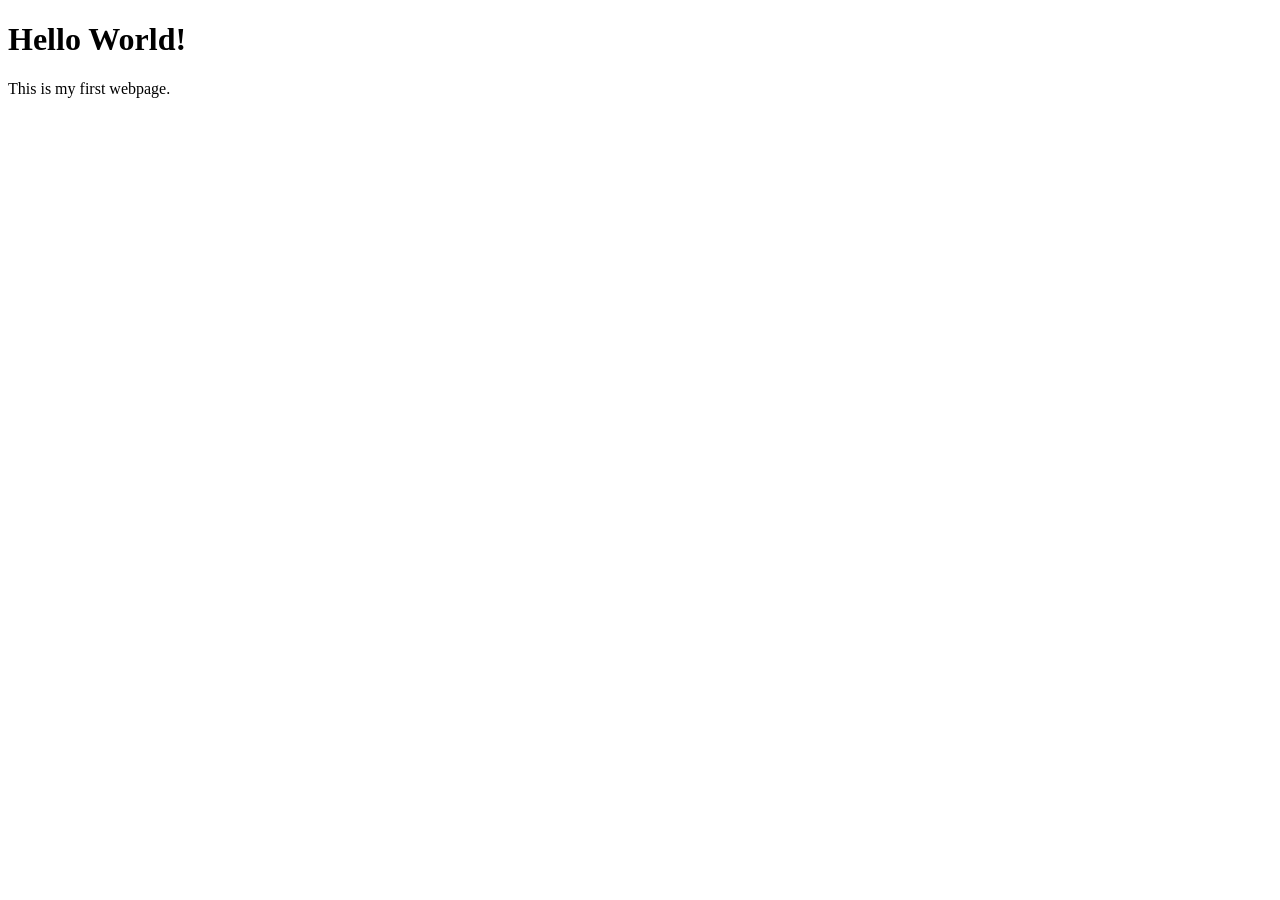
==== index.html @ 5d4dd6c3 "Hello" ====
<!DOCTYPE html>
<html>
<head>
    <meta charset="utf-8">
    <meta name="viewport" content="width=device-width, initial-scale=1.0">
    <title>Page Title</title>
</head>
<body>
    <!-- Visible content goes here -->
    <h1>Hello World!</h1>
    <p>This is my first webpage.</p>
</body>
</html>
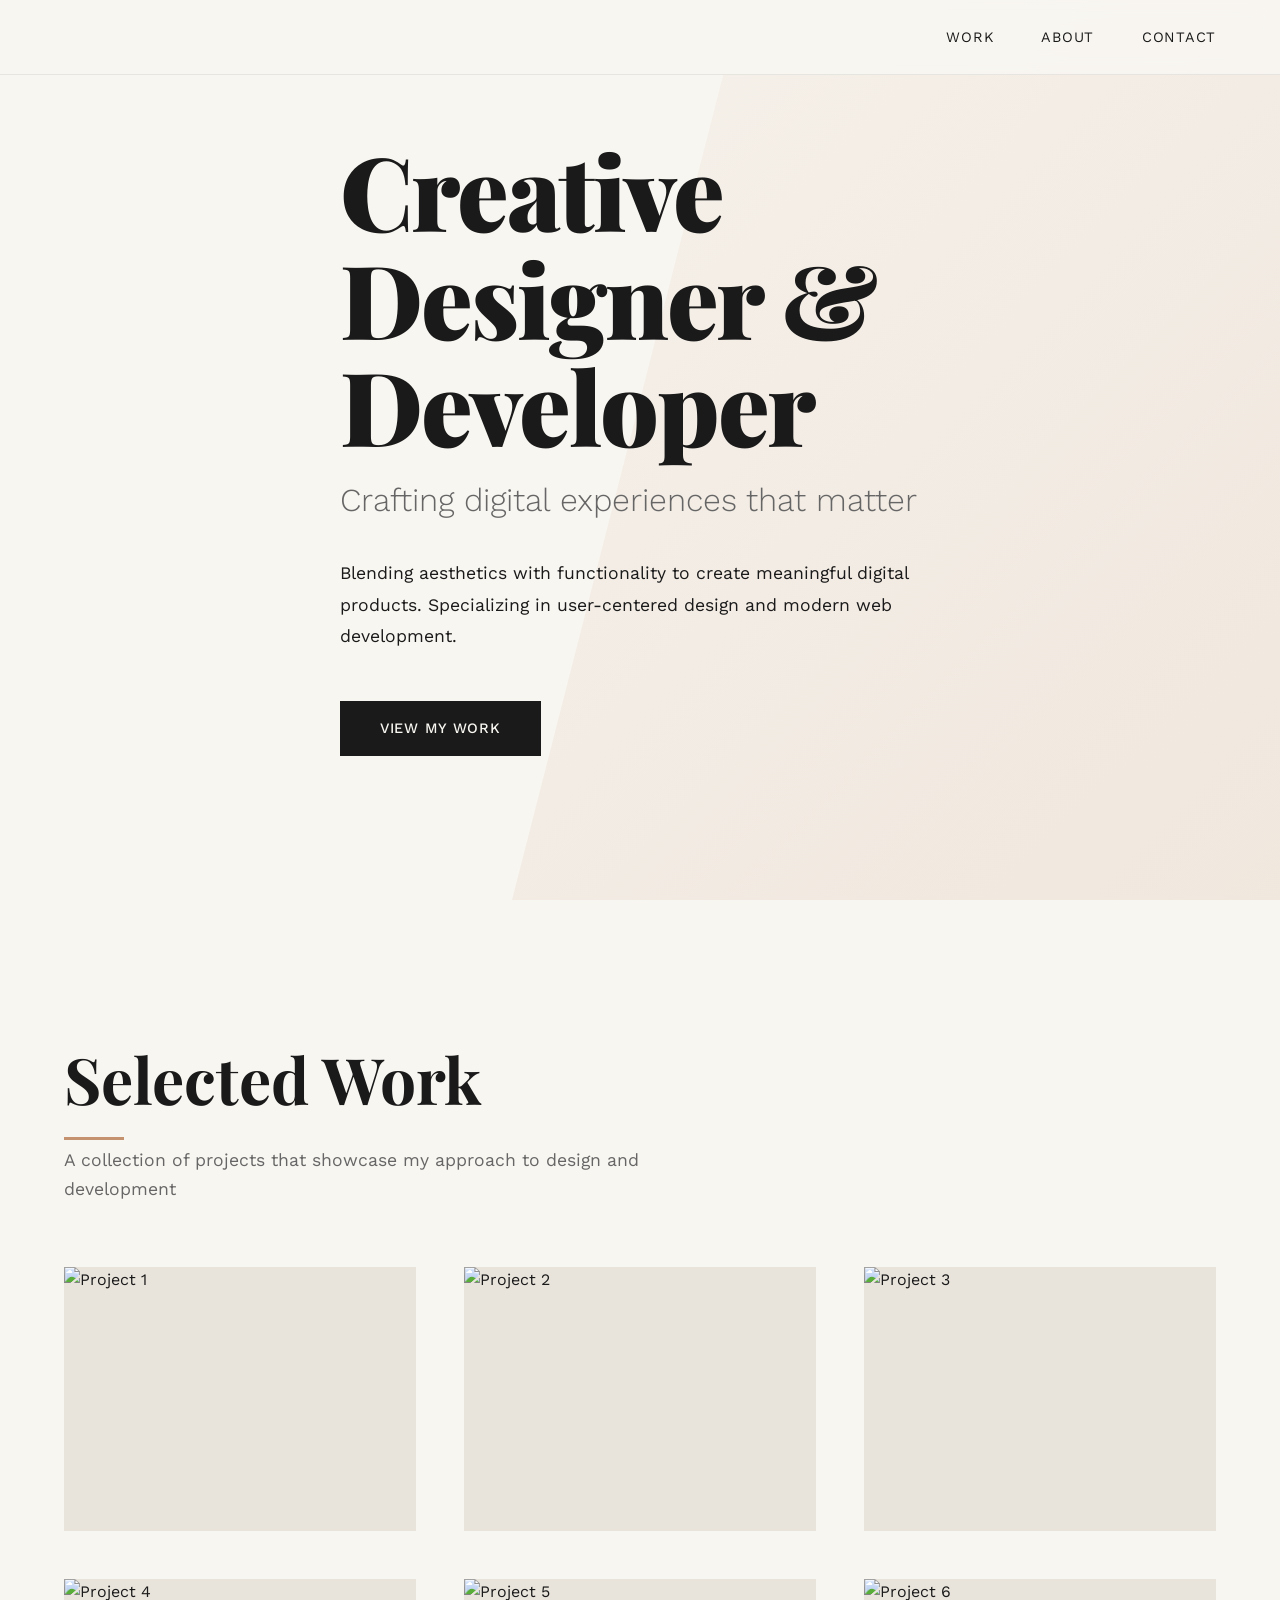
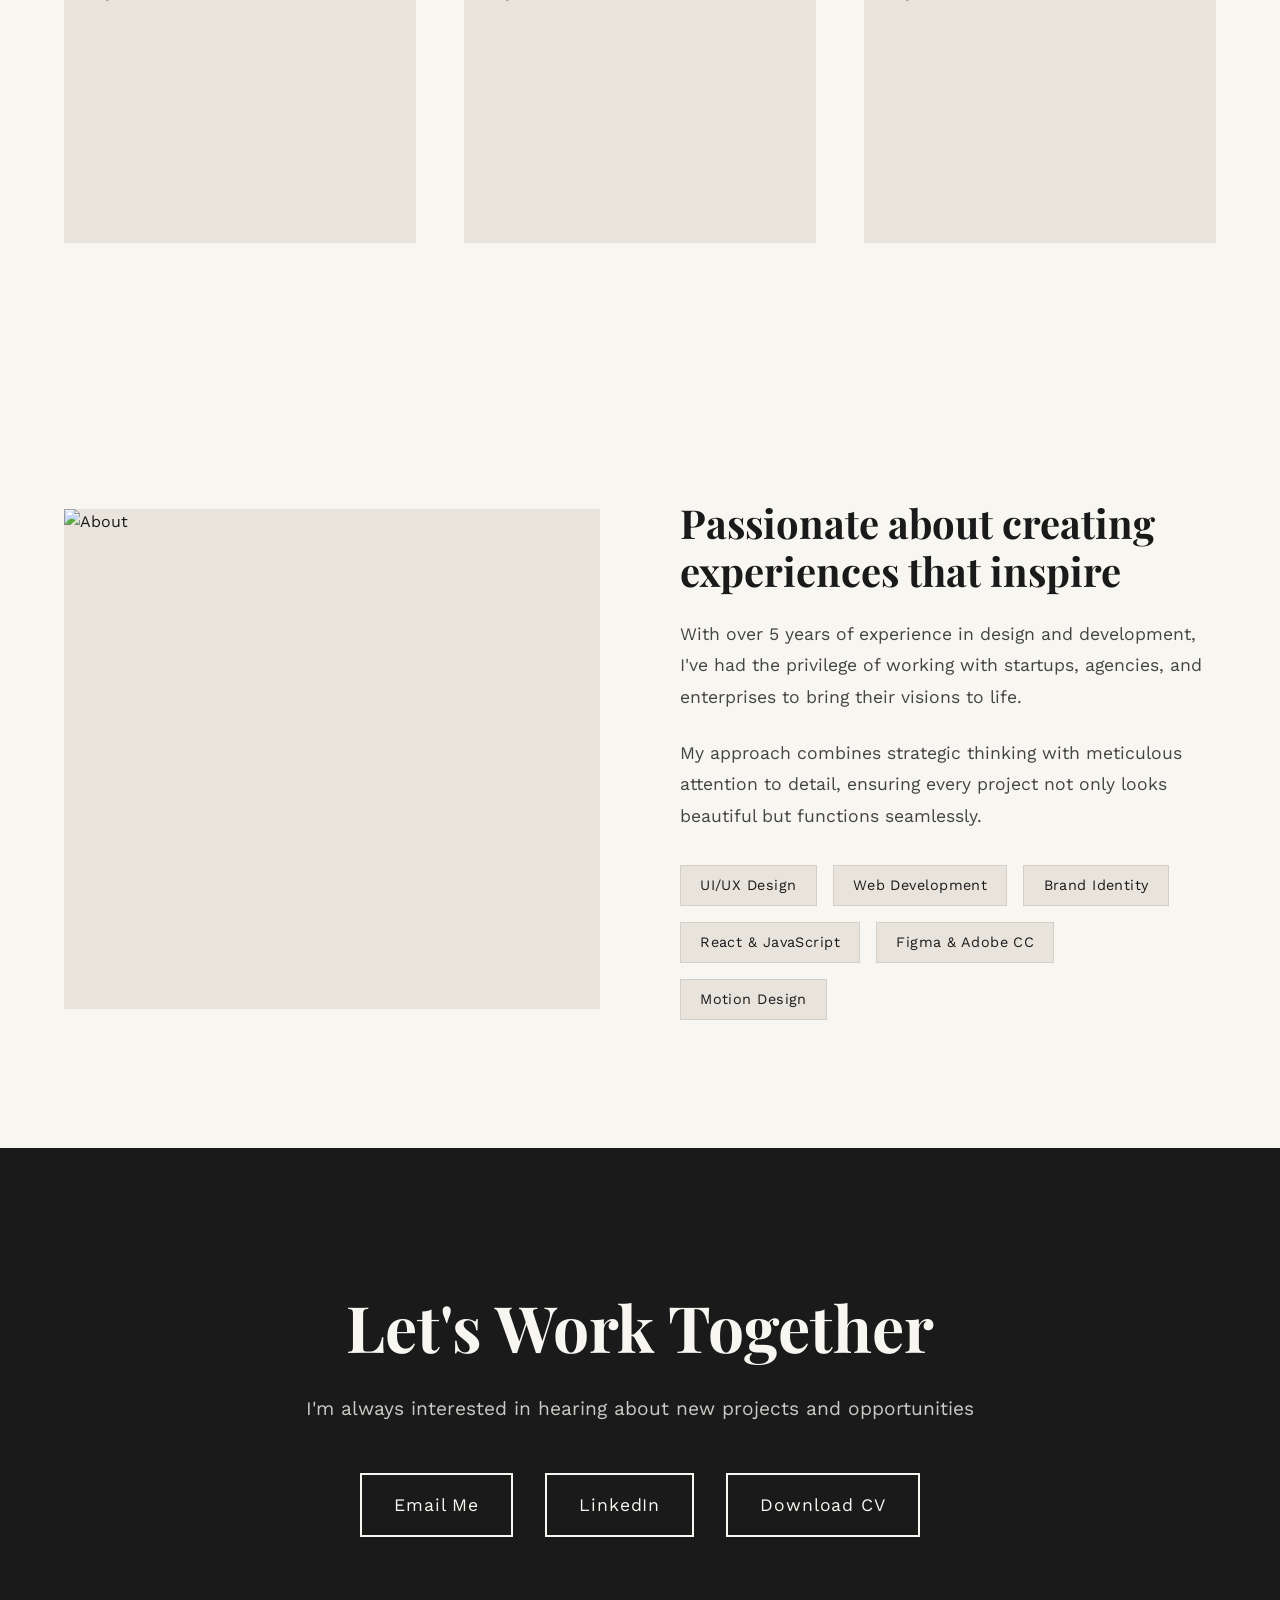
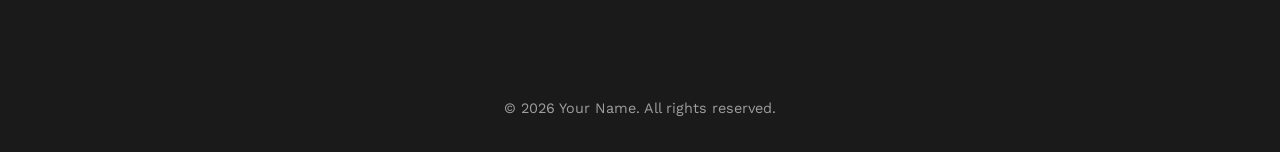
==== commit f20d56c2: "add" ====
--- a/index.html
+++ b/index.html
@@ -1,13 +1,559 @@
 <!DOCTYPE html>
-<html>
+<html lang="en">
 <head>
-    <meta charset="utf-8">
+    <meta charset="UTF-8">
     <meta name="viewport" content="width=device-width, initial-scale=1.0">
-    <title>Page Title</title>
+    <title>Portfolio</title>
+    <link rel="preconnect" href="https://fonts.googleapis.com">
+    <link rel="preconnect" href="https://fonts.gstatic.com" crossorigin>
+    <link href="https://fonts.googleapis.com/css2?family=Playfair+Display:wght@400;700;900&family=Work+Sans:wght@300;400;500&display=swap" rel="stylesheet">
+    <style>
+        :root {
+            --color-ink: #1a1a1a;
+            --color-cream: #f8f6f1;
+            --color-accent: #c4926f;
+            --color-soft: #e8e4dc;
+            --font-display: 'Playfair Display', serif;
+            --font-body: 'Work Sans', sans-serif;
+        }
+
+        * {
+            margin: 0;
+            padding: 0;
+            box-sizing: border-box;
+        }
+
+        body {
+            font-family: var(--font-body);
+            background-color: var(--color-cream);
+            color: var(--color-ink);
+            line-height: 1.6;
+            overflow-x: hidden;
+        }
+
+        /* Navigation */
+        nav {
+            position: fixed;
+            top: 0;
+            width: 100%;
+            background: rgba(248, 246, 241, 0.95);
+            backdrop-filter: blur(10px);
+            z-index: 1000;
+            padding: 1.5rem 5%;
+            border-bottom: 1px solid rgba(26, 26, 26, 0.08);
+            animation: slideDown 0.6s ease-out;
+        }
+
+        @keyframes slideDown {
+            from {
+                transform: translateY(-100%);
+                opacity: 0;
+            }
+            to {
+                transform: translateY(0);
+                opacity: 1;
+            }
+        }
+
+        nav ul {
+            list-style: none;
+            display: flex;
+            justify-content: flex-end;
+            gap: 3rem;
+        }
+
+        nav a {
+            text-decoration: none;
+            color: var(--color-ink);
+            font-weight: 400;
+            font-size: 0.9rem;
+            letter-spacing: 0.05em;
+            text-transform: uppercase;
+            position: relative;
+            transition: color 0.3s ease;
+        }
+
+        nav a::after {
+            content: '';
+            position: absolute;
+            bottom: -5px;
+            left: 0;
+            width: 0;
+            height: 1px;
+            background: var(--color-accent);
+            transition: width 0.4s cubic-bezier(0.4, 0, 0.2, 1);
+        }
+
+        nav a:hover::after {
+            width: 100%;
+        }
+
+        nav a:hover {
+            color: var(--color-accent);
+        }
+
+        /* Hero Section */
+        .hero {
+            min-height: 100vh;
+            display: flex;
+            align-items: center;
+            justify-content: center;
+            padding: 0 5%;
+            position: relative;
+            overflow: hidden;
+        }
+
+        .hero::before {
+            content: '';
+            position: absolute;
+            top: 0;
+            right: 0;
+            width: 60%;
+            height: 100%;
+            background: linear-gradient(135deg, rgba(196, 146, 111, 0.05) 0%, rgba(196, 146, 111, 0.15) 100%);
+            clip-path: polygon(30% 0, 100% 0, 100% 100%, 0 100%);
+            z-index: 0;
+        }
+
+        .hero-content {
+            max-width: 1200px;
+            position: relative;
+            z-index: 1;
+            animation: fadeInUp 1s ease-out;
+        }
+
+        @keyframes fadeInUp {
+            from {
+                opacity: 0;
+                transform: translateY(40px);
+            }
+            to {
+                opacity: 1;
+                transform: translateY(0);
+            }
+        }
+
+        .hero h1 {
+            font-family: var(--font-display);
+            font-size: clamp(3rem, 8vw, 7rem);
+            font-weight: 900;
+            line-height: 1.05;
+            margin-bottom: 1rem;
+            letter-spacing: -0.02em;
+        }
+
+        .hero .subtitle {
+            font-size: clamp(1.2rem, 2.5vw, 2rem);
+            font-weight: 300;
+            color: #666;
+            margin-bottom: 2rem;
+            animation: fadeInUp 1s ease-out 0.2s both;
+        }
+
+        .hero .intro {
+            max-width: 600px;
+            font-size: 1.1rem;
+            line-height: 1.8;
+            margin-bottom: 3rem;
+            animation: fadeInUp 1s ease-out 0.4s both;
+        }
+
+        .cta-button {
+            display: inline-block;
+            padding: 1rem 2.5rem;
+            background: var(--color-ink);
+            color: var(--color-cream);
+            text-decoration: none;
+            font-weight: 500;
+            letter-spacing: 0.05em;
+            text-transform: uppercase;
+            font-size: 0.9rem;
+            transition: all 0.4s cubic-bezier(0.4, 0, 0.2, 1);
+            position: relative;
+            overflow: hidden;
+            animation: fadeInUp 1s ease-out 0.6s both;
+        }
+
+        .cta-button::before {
+            content: '';
+            position: absolute;
+            top: 0;
+            left: -100%;
+            width: 100%;
+            height: 100%;
+            background: var(--color-accent);
+            transition: left 0.4s cubic-bezier(0.4, 0, 0.2, 1);
+            z-index: -1;
+        }
+
+        .cta-button:hover::before {
+            left: 0;
+        }
+
+        .cta-button:hover {
+            transform: translateY(-2px);
+            box-shadow: 0 10px 30px rgba(0, 0, 0, 0.15);
+        }
+
+        /* Section Base */
+        section {
+            padding: 8rem 5%;
+            max-width: 1400px;
+            margin: 0 auto;
+        }
+
+        .section-title {
+            font-family: var(--font-display);
+            font-size: clamp(2.5rem, 5vw, 4rem);
+            font-weight: 700;
+            margin-bottom: 1rem;
+            position: relative;
+            display: inline-block;
+        }
+
+        .section-title::after {
+            content: '';
+            position: absolute;
+            bottom: -10px;
+            left: 0;
+            width: 60px;
+            height: 3px;
+            background: var(--color-accent);
+        }
+
+        .section-subtitle {
+            font-size: 1.1rem;
+            color: #666;
+            margin-bottom: 4rem;
+            max-width: 600px;
+        }
+
+        /* Work Grid */
+        .work-grid {
+            display: grid;
+            grid-template-columns: repeat(auto-fit, minmax(350px, 1fr));
+            gap: 3rem;
+            margin-top: 4rem;
+        }
+
+        .work-item {
+            position: relative;
+            overflow: hidden;
+            cursor: pointer;
+            aspect-ratio: 4/3;
+            background: var(--color-soft);
+            transition: transform 0.5s cubic-bezier(0.4, 0, 0.2, 1);
+        }
+
+        .work-item:hover {
+            transform: translateY(-10px);
+        }
+
+        .work-item-image {
+            width: 100%;
+            height: 100%;
+            object-fit: cover;
+            transition: transform 0.5s cubic-bezier(0.4, 0, 0.2, 1);
+        }
+
+        .work-item:hover .work-item-image {
+            transform: scale(1.05);
+        }
+
+        .work-item-overlay {
+            position: absolute;
+            bottom: 0;
+            left: 0;
+            right: 0;
+            background: linear-gradient(to top, rgba(26, 26, 26, 0.9) 0%, transparent 100%);
+            padding: 2rem;
+            transform: translateY(10px);
+            opacity: 0;
+            transition: all 0.4s cubic-bezier(0.4, 0, 0.2, 1);
+        }
+
+        .work-item:hover .work-item-overlay {
+            transform: translateY(0);
+            opacity: 1;
+        }
+
+        .work-item h3 {
+            font-family: var(--font-display);
+            font-size: 1.8rem;
+            color: var(--color-cream);
+            margin-bottom: 0.5rem;
+        }
+
+        .work-item p {
+            color: rgba(248, 246, 241, 0.8);
+            font-size: 0.95rem;
+        }
+
+        /* About Section */
+        .about-content {
+            display: grid;
+            grid-template-columns: 1fr 1fr;
+            gap: 5rem;
+            align-items: center;
+        }
+
+        .about-image {
+            width: 100%;
+            height: 500px;
+            background: var(--color-soft);
+            position: relative;
+            overflow: hidden;
+        }
+
+        .about-image img {
+            width: 100%;
+            height: 100%;
+            object-fit: cover;
+        }
+
+        .about-text h2 {
+            font-family: var(--font-display);
+            font-size: 2.5rem;
+            margin-bottom: 1.5rem;
+            line-height: 1.2;
+        }
+
+        .about-text p {
+            font-size: 1.1rem;
+            line-height: 1.8;
+            margin-bottom: 1.5rem;
+            color: #444;
+        }
+
+        .skills {
+            margin-top: 2rem;
+            display: flex;
+            flex-wrap: wrap;
+            gap: 1rem;
+        }
+
+        .skill-tag {
+            padding: 0.5rem 1.2rem;
+            background: var(--color-soft);
+            border: 1px solid rgba(26, 26, 26, 0.1);
+            font-size: 0.9rem;
+            letter-spacing: 0.03em;
+            transition: all 0.3s ease;
+        }
+
+        .skill-tag:hover {
+            background: var(--color-accent);
+            color: white;
+            border-color: var(--color-accent);
+        }
+
+        /* Contact Section */
+        .contact {
+            background: var(--color-ink);
+            color: var(--color-cream);
+            padding: 8rem 5%;
+            margin: 0 -5%;
+        }
+
+        .contact-content {
+            max-width: 1400px;
+            margin: 0 auto;
+            text-align: center;
+        }
+
+        .contact h2 {
+            font-family: var(--font-display);
+            font-size: clamp(2.5rem, 5vw, 4rem);
+            margin-bottom: 1rem;
+        }
+
+        .contact p {
+            font-size: 1.2rem;
+            margin-bottom: 3rem;
+            color: rgba(248, 246, 241, 0.8);
+        }
+
+        .contact-links {
+            display: flex;
+            justify-content: center;
+            gap: 2rem;
+            flex-wrap: wrap;
+            margin-top: 3rem;
+        }
+
+        .contact-link {
+            color: var(--color-cream);
+            text-decoration: none;
+            font-size: 1.1rem;
+            padding: 1rem 2rem;
+            border: 2px solid var(--color-cream);
+            transition: all 0.3s ease;
+            letter-spacing: 0.05em;
+        }
+
+        .contact-link:hover {
+            background: var(--color-cream);
+            color: var(--color-ink);
+        }
+
+        /* Footer */
+        footer {
+            background: var(--color-ink);
+            color: rgba(248, 246, 241, 0.6);
+            text-align: center;
+            padding: 2rem 5%;
+            font-size: 0.9rem;
+        }
+
+        /* Responsive */
+        @media (max-width: 968px) {
+            nav ul {
+                gap: 1.5rem;
+            }
+
+            .about-content {
+                grid-template-columns: 1fr;
+                gap: 3rem;
+            }
+
+            .work-grid {
+                grid-template-columns: 1fr;
+            }
+
+            section {
+                padding: 5rem 5%;
+            }
+        }
+
+        @media (max-width: 640px) {
+            nav ul {
+                justify-content: center;
+                gap: 1rem;
+            }
+
+            nav a {
+                font-size: 0.8rem;
+            }
+        }
+    </style>
 </head>
 <body>
-    <!-- Visible content goes here -->
-    <h1>Hello World!</h1>
-    <p>This is my first webpage.</p>
+    <nav>
+        <ul>
+            <li><a href="#work">Work</a></li>
+            <li><a href="#about">About</a></li>
+            <li><a href="#contact">Contact</a></li>
+        </ul>
+    </nav>
+
+    <section class="hero">
+        <div class="hero-content">
+            <h1>Creative<br>Designer &<br>Developer</h1>
+            <p class="subtitle">Crafting digital experiences that matter</p>
+            <p class="intro">
+                Blending aesthetics with functionality to create meaningful digital products. 
+                Specializing in user-centered design and modern web development.
+            </p>
+            <a href="#work" class="cta-button">View My Work</a>
+        </div>
+    </section>
+
+    <section id="work">
+        <h2 class="section-title">Selected Work</h2>
+        <p class="section-subtitle">A collection of projects that showcase my approach to design and development</p>
+        
+        <div class="work-grid">
+            <div class="work-item">
+                <img src="https://images.unsplash.com/photo-1618761714954-0b8cd0026356?w=800&h=600&fit=crop" alt="Project 1" class="work-item-image">
+                <div class="work-item-overlay">
+                    <h3>Brand Redesign</h3>
+                    <p>Complete visual identity overhaul for a modern tech startup</p>
+                </div>
+            </div>
+            
+            <div class="work-item">
+                <img src="https://images.unsplash.com/photo-1460925895917-afdab827c52f?w=800&h=600&fit=crop" alt="Project 2" class="work-item-image">
+                <div class="work-item-overlay">
+                    <h3>E-Commerce Platform</h3>
+                    <p>Full-stack development of a custom shopping experience</p>
+                </div>
+            </div>
+            
+            <div class="work-item">
+                <img src="https://images.unsplash.com/photo-1507238691740-187a5b1d37b8?w=800&h=600&fit=crop" alt="Project 3" class="work-item-image">
+                <div class="work-item-overlay">
+                    <h3>Mobile App Design</h3>
+                    <p>UX/UI design for a wellness and meditation application</p>
+                </div>
+            </div>
+            
+            <div class="work-item">
+                <img src="https://images.unsplash.com/photo-1558655146-9f40138edfeb?w=800&h=600&fit=crop" alt="Project 4" class="work-item-image">
+                <div class="work-item-overlay">
+                    <h3>Editorial Website</h3>
+                    <p>Content-focused design for a digital magazine</p>
+                </div>
+            </div>
+            
+            <div class="work-item">
+                <img src="https://images.unsplash.com/photo-1561070791-2526d30994b5?w=800&h=600&fit=crop" alt="Project 5" class="work-item-image">
+                <div class="work-item-overlay">
+                    <h3>Dashboard Interface</h3>
+                    <p>Data visualization and analytics platform</p>
+                </div>
+            </div>
+            
+            <div class="work-item">
+                <img src="https://images.unsplash.com/photo-1542744173-8e7e53415bb0?w=800&h=600&fit=crop" alt="Project 6" class="work-item-image">
+                <div class="work-item-overlay">
+                    <h3>Creative Campaign</h3>
+                    <p>Multi-channel marketing campaign for product launch</p>
+                </div>
+            </div>
+        </div>
+    </section>
+
+    <section id="about">
+        <div class="about-content">
+            <div class="about-image">
+                <img src="https://images.unsplash.com/photo-1573496359142-b8d87734a5a2?w=600&h=800&fit=crop" alt="About">
+            </div>
+            <div class="about-text">
+                <h2>Passionate about creating experiences that inspire</h2>
+                <p>
+                    With over 5 years of experience in design and development, I've had the privilege 
+                    of working with startups, agencies, and enterprises to bring their visions to life.
+                </p>
+                <p>
+                    My approach combines strategic thinking with meticulous attention to detail, 
+                    ensuring every project not only looks beautiful but functions seamlessly.
+                </p>
+                <div class="skills">
+                    <span class="skill-tag">UI/UX Design</span>
+                    <span class="skill-tag">Web Development</span>
+                    <span class="skill-tag">Brand Identity</span>
+                    <span class="skill-tag">React & JavaScript</span>
+                    <span class="skill-tag">Figma & Adobe CC</span>
+                    <span class="skill-tag">Motion Design</span>
+                </div>
+            </div>
+        </div>
+    </section>
+
+    <div class="contact" id="contact">
+        <div class="contact-content">
+            <h2>Let's Work Together</h2>
+            <p>I'm always interested in hearing about new projects and opportunities</p>
+            <div class="contact-links">
+                <a href="mailto:hello@yourname.com" class="contact-link">Email Me</a>
+                <a href="#" class="contact-link">LinkedIn</a>
+                <a href="#" class="contact-link">Download CV</a>
+            </div>
+        </div>
+    </div>
+
+    <footer>
+        <p>&copy; 2026 Your Name. All rights reserved.</p>
+    </footer>
 </body>
 </html>
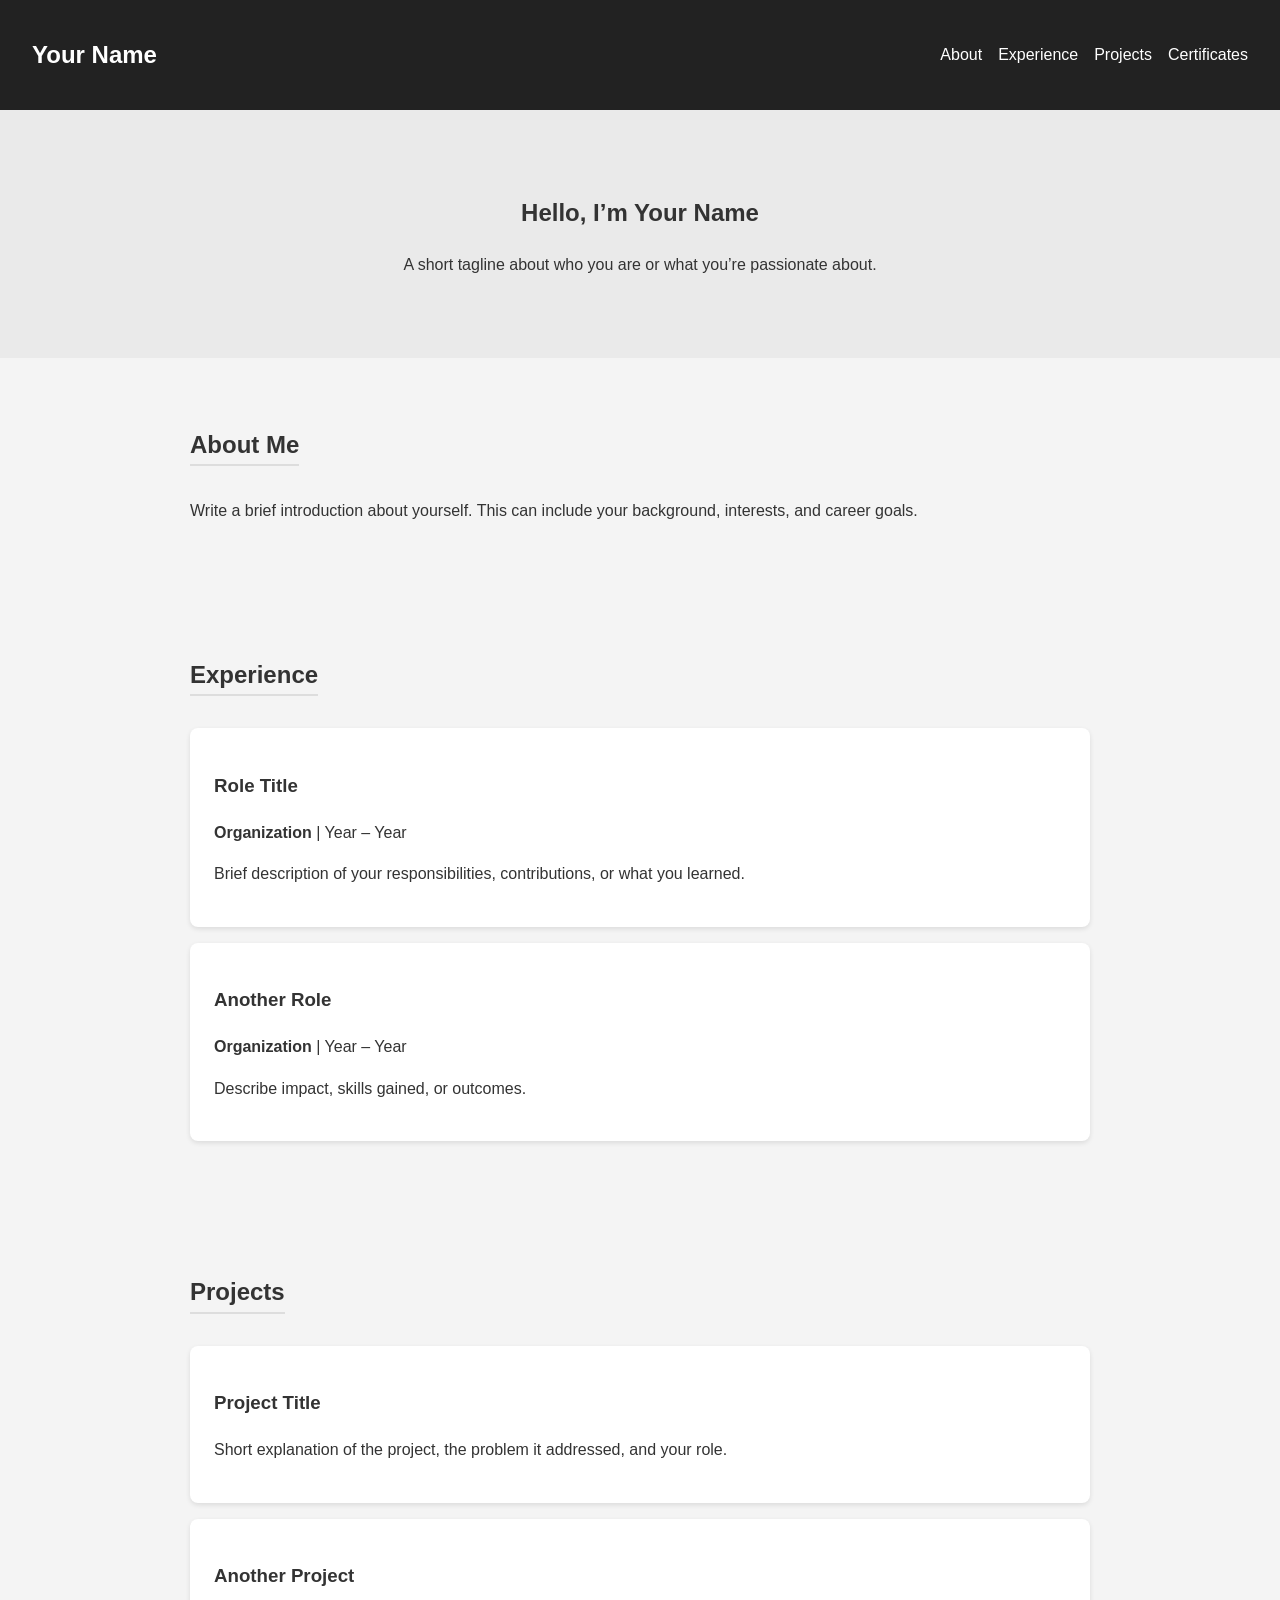
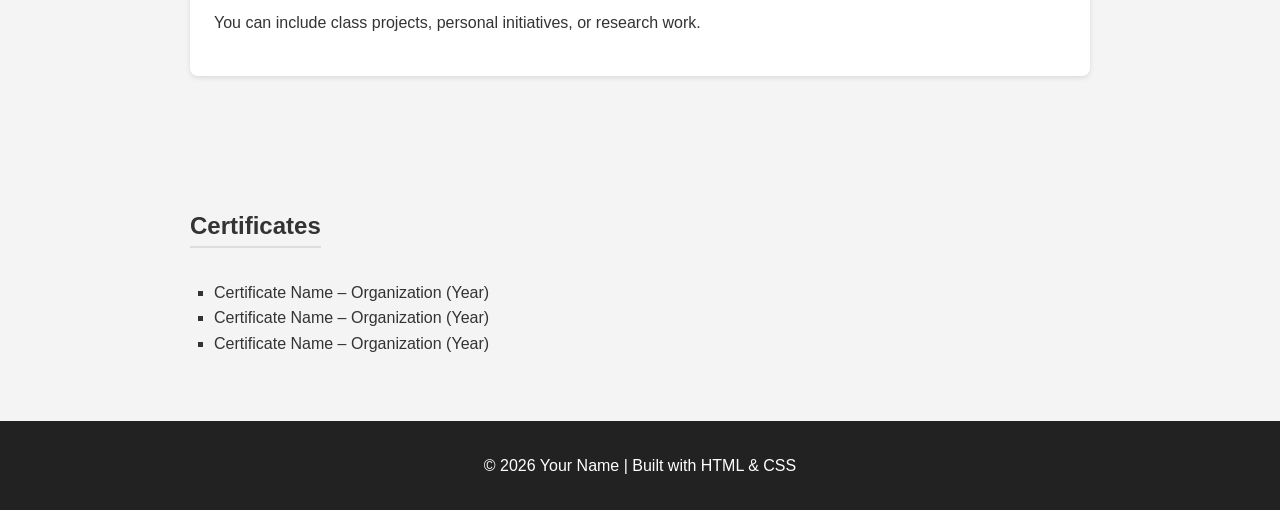
==== commit f7512e83: "new version" ====
--- a/index.html
+++ b/index.html
@@ -2,558 +2,94 @@
 <html lang="en">
 <head>
     <meta charset="UTF-8">
-    <meta name="viewport" content="width=device-width, initial-scale=1.0">
-    <title>Portfolio</title>
-    <link rel="preconnect" href="https://fonts.googleapis.com">
-    <link rel="preconnect" href="https://fonts.gstatic.com" crossorigin>
-    <link href="https://fonts.googleapis.com/css2?family=Playfair+Display:wght@400;700;900&family=Work+Sans:wght@300;400;500&display=swap" rel="stylesheet">
-    <style>
-        :root {
-            --color-ink: #1a1a1a;
-            --color-cream: #f8f6f1;
-            --color-accent: #c4926f;
-            --color-soft: #e8e4dc;
-            --font-display: 'Playfair Display', serif;
-            --font-body: 'Work Sans', sans-serif;
-        }
-
-        * {
-            margin: 0;
-            padding: 0;
-            box-sizing: border-box;
-        }
-
-        body {
-            font-family: var(--font-body);
-            background-color: var(--color-cream);
-            color: var(--color-ink);
-            line-height: 1.6;
-            overflow-x: hidden;
-        }
-
-        /* Navigation */
-        nav {
-            position: fixed;
-            top: 0;
-            width: 100%;
-            background: rgba(248, 246, 241, 0.95);
-            backdrop-filter: blur(10px);
-            z-index: 1000;
-            padding: 1.5rem 5%;
-            border-bottom: 1px solid rgba(26, 26, 26, 0.08);
-            animation: slideDown 0.6s ease-out;
-        }
-
-        @keyframes slideDown {
-            from {
-                transform: translateY(-100%);
-                opacity: 0;
-            }
-            to {
-                transform: translateY(0);
-                opacity: 1;
-            }
-        }
-
-        nav ul {
-            list-style: none;
-            display: flex;
-            justify-content: flex-end;
-            gap: 3rem;
-        }
-
-        nav a {
-            text-decoration: none;
-            color: var(--color-ink);
-            font-weight: 400;
-            font-size: 0.9rem;
-            letter-spacing: 0.05em;
-            text-transform: uppercase;
-            position: relative;
-            transition: color 0.3s ease;
-        }
-
-        nav a::after {
-            content: '';
-            position: absolute;
-            bottom: -5px;
-            left: 0;
-            width: 0;
-            height: 1px;
-            background: var(--color-accent);
-            transition: width 0.4s cubic-bezier(0.4, 0, 0.2, 1);
-        }
-
-        nav a:hover::after {
-            width: 100%;
-        }
-
-        nav a:hover {
-            color: var(--color-accent);
-        }
-
-        /* Hero Section */
-        .hero {
-            min-height: 100vh;
-            display: flex;
-            align-items: center;
-            justify-content: center;
-            padding: 0 5%;
-            position: relative;
-            overflow: hidden;
-        }
-
-        .hero::before {
-            content: '';
-            position: absolute;
-            top: 0;
-            right: 0;
-            width: 60%;
-            height: 100%;
-            background: linear-gradient(135deg, rgba(196, 146, 111, 0.05) 0%, rgba(196, 146, 111, 0.15) 100%);
-            clip-path: polygon(30% 0, 100% 0, 100% 100%, 0 100%);
-            z-index: 0;
-        }
-
-        .hero-content {
-            max-width: 1200px;
-            position: relative;
-            z-index: 1;
-            animation: fadeInUp 1s ease-out;
-        }
-
-        @keyframes fadeInUp {
-            from {
-                opacity: 0;
-                transform: translateY(40px);
-            }
-            to {
-                opacity: 1;
-                transform: translateY(0);
-            }
-        }
-
-        .hero h1 {
-            font-family: var(--font-display);
-            font-size: clamp(3rem, 8vw, 7rem);
-            font-weight: 900;
-            line-height: 1.05;
-            margin-bottom: 1rem;
-            letter-spacing: -0.02em;
-        }
-
-        .hero .subtitle {
-            font-size: clamp(1.2rem, 2.5vw, 2rem);
-            font-weight: 300;
-            color: #666;
-            margin-bottom: 2rem;
-            animation: fadeInUp 1s ease-out 0.2s both;
-        }
-
-        .hero .intro {
-            max-width: 600px;
-            font-size: 1.1rem;
-            line-height: 1.8;
-            margin-bottom: 3rem;
-            animation: fadeInUp 1s ease-out 0.4s both;
-        }
-
-        .cta-button {
-            display: inline-block;
-            padding: 1rem 2.5rem;
-            background: var(--color-ink);
-            color: var(--color-cream);
-            text-decoration: none;
-            font-weight: 500;
-            letter-spacing: 0.05em;
-            text-transform: uppercase;
-            font-size: 0.9rem;
-            transition: all 0.4s cubic-bezier(0.4, 0, 0.2, 1);
-            position: relative;
-            overflow: hidden;
-            animation: fadeInUp 1s ease-out 0.6s both;
-        }
-
-        .cta-button::before {
-            content: '';
-            position: absolute;
-            top: 0;
-            left: -100%;
-            width: 100%;
-            height: 100%;
-            background: var(--color-accent);
-            transition: left 0.4s cubic-bezier(0.4, 0, 0.2, 1);
-            z-index: -1;
-        }
-
-        .cta-button:hover::before {
-            left: 0;
-        }
-
-        .cta-button:hover {
-            transform: translateY(-2px);
-            box-shadow: 0 10px 30px rgba(0, 0, 0, 0.15);
-        }
-
-        /* Section Base */
-        section {
-            padding: 8rem 5%;
-            max-width: 1400px;
-            margin: 0 auto;
-        }
-
-        .section-title {
-            font-family: var(--font-display);
-            font-size: clamp(2.5rem, 5vw, 4rem);
-            font-weight: 700;
-            margin-bottom: 1rem;
-            position: relative;
-            display: inline-block;
-        }
-
-        .section-title::after {
-            content: '';
-            position: absolute;
-            bottom: -10px;
-            left: 0;
-            width: 60px;
-            height: 3px;
-            background: var(--color-accent);
-        }
-
-        .section-subtitle {
-            font-size: 1.1rem;
-            color: #666;
-            margin-bottom: 4rem;
-            max-width: 600px;
-        }
-
-        /* Work Grid */
-        .work-grid {
-            display: grid;
-            grid-template-columns: repeat(auto-fit, minmax(350px, 1fr));
-            gap: 3rem;
-            margin-top: 4rem;
-        }
-
-        .work-item {
-            position: relative;
-            overflow: hidden;
-            cursor: pointer;
-            aspect-ratio: 4/3;
-            background: var(--color-soft);
-            transition: transform 0.5s cubic-bezier(0.4, 0, 0.2, 1);
-        }
-
-        .work-item:hover {
-            transform: translateY(-10px);
-        }
-
-        .work-item-image {
-            width: 100%;
-            height: 100%;
-            object-fit: cover;
-            transition: transform 0.5s cubic-bezier(0.4, 0, 0.2, 1);
-        }
-
-        .work-item:hover .work-item-image {
-            transform: scale(1.05);
-        }
-
-        .work-item-overlay {
-            position: absolute;
-            bottom: 0;
-            left: 0;
-            right: 0;
-            background: linear-gradient(to top, rgba(26, 26, 26, 0.9) 0%, transparent 100%);
-            padding: 2rem;
-            transform: translateY(10px);
-            opacity: 0;
-            transition: all 0.4s cubic-bezier(0.4, 0, 0.2, 1);
-        }
-
-        .work-item:hover .work-item-overlay {
-            transform: translateY(0);
-            opacity: 1;
-        }
-
-        .work-item h3 {
-            font-family: var(--font-display);
-            font-size: 1.8rem;
-            color: var(--color-cream);
-            margin-bottom: 0.5rem;
-        }
-
-        .work-item p {
-            color: rgba(248, 246, 241, 0.8);
-            font-size: 0.95rem;
-        }
-
-        /* About Section */
-        .about-content {
-            display: grid;
-            grid-template-columns: 1fr 1fr;
-            gap: 5rem;
-            align-items: center;
-        }
-
-        .about-image {
-            width: 100%;
-            height: 500px;
-            background: var(--color-soft);
-            position: relative;
-            overflow: hidden;
-        }
-
-        .about-image img {
-            width: 100%;
-            height: 100%;
-            object-fit: cover;
-        }
-
-        .about-text h2 {
-            font-family: var(--font-display);
-            font-size: 2.5rem;
-            margin-bottom: 1.5rem;
-            line-height: 1.2;
-        }
-
-        .about-text p {
-            font-size: 1.1rem;
-            line-height: 1.8;
-            margin-bottom: 1.5rem;
-            color: #444;
-        }
-
-        .skills {
-            margin-top: 2rem;
-            display: flex;
-            flex-wrap: wrap;
-            gap: 1rem;
-        }
-
-        .skill-tag {
-            padding: 0.5rem 1.2rem;
-            background: var(--color-soft);
-            border: 1px solid rgba(26, 26, 26, 0.1);
-            font-size: 0.9rem;
-            letter-spacing: 0.03em;
-            transition: all 0.3s ease;
-        }
-
-        .skill-tag:hover {
-            background: var(--color-accent);
-            color: white;
-            border-color: var(--color-accent);
-        }
-
-        /* Contact Section */
-        .contact {
-            background: var(--color-ink);
-            color: var(--color-cream);
-            padding: 8rem 5%;
-            margin: 0 -5%;
-        }
-
-        .contact-content {
-            max-width: 1400px;
-            margin: 0 auto;
-            text-align: center;
-        }
-
-        .contact h2 {
-            font-family: var(--font-display);
-            font-size: clamp(2.5rem, 5vw, 4rem);
-            margin-bottom: 1rem;
-        }
-
-        .contact p {
-            font-size: 1.2rem;
-            margin-bottom: 3rem;
-            color: rgba(248, 246, 241, 0.8);
-        }
-
-        .contact-links {
-            display: flex;
-            justify-content: center;
-            gap: 2rem;
-            flex-wrap: wrap;
-            margin-top: 3rem;
-        }
-
-        .contact-link {
-            color: var(--color-cream);
-            text-decoration: none;
-            font-size: 1.1rem;
-            padding: 1rem 2rem;
-            border: 2px solid var(--color-cream);
-            transition: all 0.3s ease;
-            letter-spacing: 0.05em;
-        }
-
-        .contact-link:hover {
-            background: var(--color-cream);
-            color: var(--color-ink);
-        }
-
-        /* Footer */
-        footer {
-            background: var(--color-ink);
-            color: rgba(248, 246, 241, 0.6);
-            text-align: center;
-            padding: 2rem 5%;
-            font-size: 0.9rem;
-        }
-
-        /* Responsive */
-        @media (max-width: 968px) {
-            nav ul {
-                gap: 1.5rem;
-            }
-
-            .about-content {
-                grid-template-columns: 1fr;
-                gap: 3rem;
-            }
-
-            .work-grid {
-                grid-template-columns: 1fr;
-            }
-
-            section {
-                padding: 5rem 5%;
-            }
-        }
-
-        @media (max-width: 640px) {
-            nav ul {
-                justify-content: center;
-                gap: 1rem;
-            }
-
-            nav a {
-                font-size: 0.8rem;
-            }
-        }
-    </style>
+    <title>Your Name | Portfolio</title>
+    <link rel="stylesheet" href="index.css">
 </head>
 <body>
-    <nav>
-        <ul>
-            <li><a href="#work">Work</a></li>
-            <li><a href="#about">About</a></li>
-            <li><a href="#contact">Contact</a></li>
-        </ul>
-    </nav>
 
+    <!-- Navigation -->
+    <header>
+        <nav>
+            <h1>Your Name</h1>
+            <ul>
+                <li><a href="#about">About</a></li>
+                <li><a href="#experience">Experience</a></li>
+                <li><a href="#projects">Projects</a></li>
+                <li><a href="#certificates">Certificates</a></li>
+            </ul>
+        </nav>
+    </header>
+
+    <!-- Hero Section -->
     <section class="hero">
-        <div class="hero-content">
-            <h1>Creative<br>Designer &<br>Developer</h1>
-            <p class="subtitle">Crafting digital experiences that matter</p>
-            <p class="intro">
-                Blending aesthetics with functionality to create meaningful digital products. 
-                Specializing in user-centered design and modern web development.
+        <h2>Hello, I’m Your Name</h2>
+        <p>A short tagline about who you are or what you’re passionate about.</p>
+    </section>
+
+    <!-- About Me -->
+    <section id="about" class="section">
+        <h2>About Me</h2>
+        <p>
+            Write a brief introduction about yourself.  
+            This can include your background, interests, and career goals.
+        </p>
+    </section>
+
+    <!-- Experience -->
+    <section id="experience" class="section">
+        <h2>Experience</h2>
+
+        <div class="card">
+            <h3>Role Title</h3>
+            <p><strong>Organization</strong> | Year – Year</p>
+            <p>
+                Brief description of your responsibilities, contributions, or what you learned.
             </p>
-            <a href="#work" class="cta-button">View My Work</a>
+        </div>
+
+        <div class="card">
+            <h3>Another Role</h3>
+            <p><strong>Organization</strong> | Year – Year</p>
+            <p>
+                Describe impact, skills gained, or outcomes.
+            </p>
         </div>
     </section>
 
-    <section id="work">
-        <h2 class="section-title">Selected Work</h2>
-        <p class="section-subtitle">A collection of projects that showcase my approach to design and development</p>
-        
-        <div class="work-grid">
-            <div class="work-item">
-                <img src="https://images.unsplash.com/photo-1618761714954-0b8cd0026356?w=800&h=600&fit=crop" alt="Project 1" class="work-item-image">
-                <div class="work-item-overlay">
-                    <h3>Brand Redesign</h3>
-                    <p>Complete visual identity overhaul for a modern tech startup</p>
-                </div>
-            </div>
-            
-            <div class="work-item">
-                <img src="https://images.unsplash.com/photo-1460925895917-afdab827c52f?w=800&h=600&fit=crop" alt="Project 2" class="work-item-image">
-                <div class="work-item-overlay">
-                    <h3>E-Commerce Platform</h3>
-                    <p>Full-stack development of a custom shopping experience</p>
-                </div>
-            </div>
-            
-            <div class="work-item">
-                <img src="https://images.unsplash.com/photo-1507238691740-187a5b1d37b8?w=800&h=600&fit=crop" alt="Project 3" class="work-item-image">
-                <div class="work-item-overlay">
-                    <h3>Mobile App Design</h3>
-                    <p>UX/UI design for a wellness and meditation application</p>
-                </div>
-            </div>
-            
-            <div class="work-item">
-                <img src="https://images.unsplash.com/photo-1558655146-9f40138edfeb?w=800&h=600&fit=crop" alt="Project 4" class="work-item-image">
-                <div class="work-item-overlay">
-                    <h3>Editorial Website</h3>
-                    <p>Content-focused design for a digital magazine</p>
-                </div>
-            </div>
-            
-            <div class="work-item">
-                <img src="https://images.unsplash.com/photo-1561070791-2526d30994b5?w=800&h=600&fit=crop" alt="Project 5" class="work-item-image">
-                <div class="work-item-overlay">
-                    <h3>Dashboard Interface</h3>
-                    <p>Data visualization and analytics platform</p>
-                </div>
-            </div>
-            
-            <div class="work-item">
-                <img src="https://images.unsplash.com/photo-1542744173-8e7e53415bb0?w=800&h=600&fit=crop" alt="Project 6" class="work-item-image">
-                <div class="work-item-overlay">
-                    <h3>Creative Campaign</h3>
-                    <p>Multi-channel marketing campaign for product launch</p>
-                </div>
-            </div>
+    <!-- Projects -->
+    <section id="projects" class="section">
+        <h2>Projects</h2>
+
+        <div class="card">
+            <h3>Project Title</h3>
+            <p>
+                Short explanation of the project, the problem it addressed, and your role.
+            </p>
+        </div>
+
+        <div class="card">
+            <h3>Another Project</h3>
+            <p>
+                You can include class projects, personal initiatives, or research work.
+            </p>
         </div>
     </section>
 
-    <section id="about">
-        <div class="about-content">
-            <div class="about-image">
-                <img src="https://images.unsplash.com/photo-1573496359142-b8d87734a5a2?w=600&h=800&fit=crop" alt="About">
-            </div>
-            <div class="about-text">
-                <h2>Passionate about creating experiences that inspire</h2>
-                <p>
-                    With over 5 years of experience in design and development, I've had the privilege 
-                    of working with startups, agencies, and enterprises to bring their visions to life.
-                </p>
-                <p>
-                    My approach combines strategic thinking with meticulous attention to detail, 
-                    ensuring every project not only looks beautiful but functions seamlessly.
-                </p>
-                <div class="skills">
-                    <span class="skill-tag">UI/UX Design</span>
-                    <span class="skill-tag">Web Development</span>
-                    <span class="skill-tag">Brand Identity</span>
-                    <span class="skill-tag">React & JavaScript</span>
-                    <span class="skill-tag">Figma & Adobe CC</span>
-                    <span class="skill-tag">Motion Design</span>
-                </div>
-            </div>
-        </div>
+    <!-- Certificates -->
+    <section id="certificates" class="section">
+        <h2>Certificates</h2>
+
+        <ul class="cert-list">
+            <li>Certificate Name – Organization (Year)</li>
+            <li>Certificate Name – Organization (Year)</li>
+            <li>Certificate Name – Organization (Year)</li>
+        </ul>
     </section>
 
-    <div class="contact" id="contact">
-        <div class="contact-content">
-            <h2>Let's Work Together</h2>
-            <p>I'm always interested in hearing about new projects and opportunities</p>
-            <div class="contact-links">
-                <a href="mailto:hello@yourname.com" class="contact-link">Email Me</a>
-                <a href="#" class="contact-link">LinkedIn</a>
-                <a href="#" class="contact-link">Download CV</a>
-            </div>
-        </div>
-    </div>
+    <!-- Footer -->
+    <footer>
+        <p>© 2026 Your Name | Built with HTML & CSS</p>
+    </footer>
 
-    <footer>
-        <p>&copy; 2026 Your Name. All rights reserved.</p>
-    </footer>
 </body>
-</html>+</html>
--- a/index.css
+++ b/index.css
@@ -0,0 +1,79 @@
+/* General Styles */
+body {
+    margin: 0;
+    font-family: Arial, Helvetica, sans-serif;
+    background-color: #f4f4f4;
+    color: #333;
+    line-height: 1.6;
+}
+
+/* Navigation */
+header {
+    background-color: #222;
+    color: #fff;
+    padding: 1rem 2rem;
+}
+
+nav {
+    display: flex;
+    justify-content: space-between;
+    align-items: center;
+}
+
+nav ul {
+    list-style: none;
+    display: flex;
+    gap: 1rem;
+}
+
+nav a {
+    color: #fff;
+    text-decoration: none;
+}
+
+nav a:hover {
+    text-decoration: underline;
+}
+
+/* Hero */
+.hero {
+    padding: 4rem 2rem;
+    text-align: center;
+    background-color: #eaeaea;
+}
+
+/* Sections */
+.section {
+    padding: 3rem 2rem;
+    max-width: 900px;
+    margin: auto;
+}
+
+.section h2 {
+    margin-bottom: 1rem;
+    border-bottom: 2px solid #ddd;
+    display: inline-block;
+}
+
+/* Cards */
+.card {
+    background: #fff;
+    padding: 1.5rem;
+    margin: 1rem 0;
+    border-radius: 8px;
+    box-shadow: 0 2px 5px rgba(0,0,0,0.1);
+}
+
+/* Certificates */
+.cert-list {
+    list-style-type: square;
+    padding-left: 1.5rem;
+}
+
+/* Footer */
+footer {
+    text-align: center;
+    padding: 1rem;
+    background-color: #222;
+    color: #fff;
+}
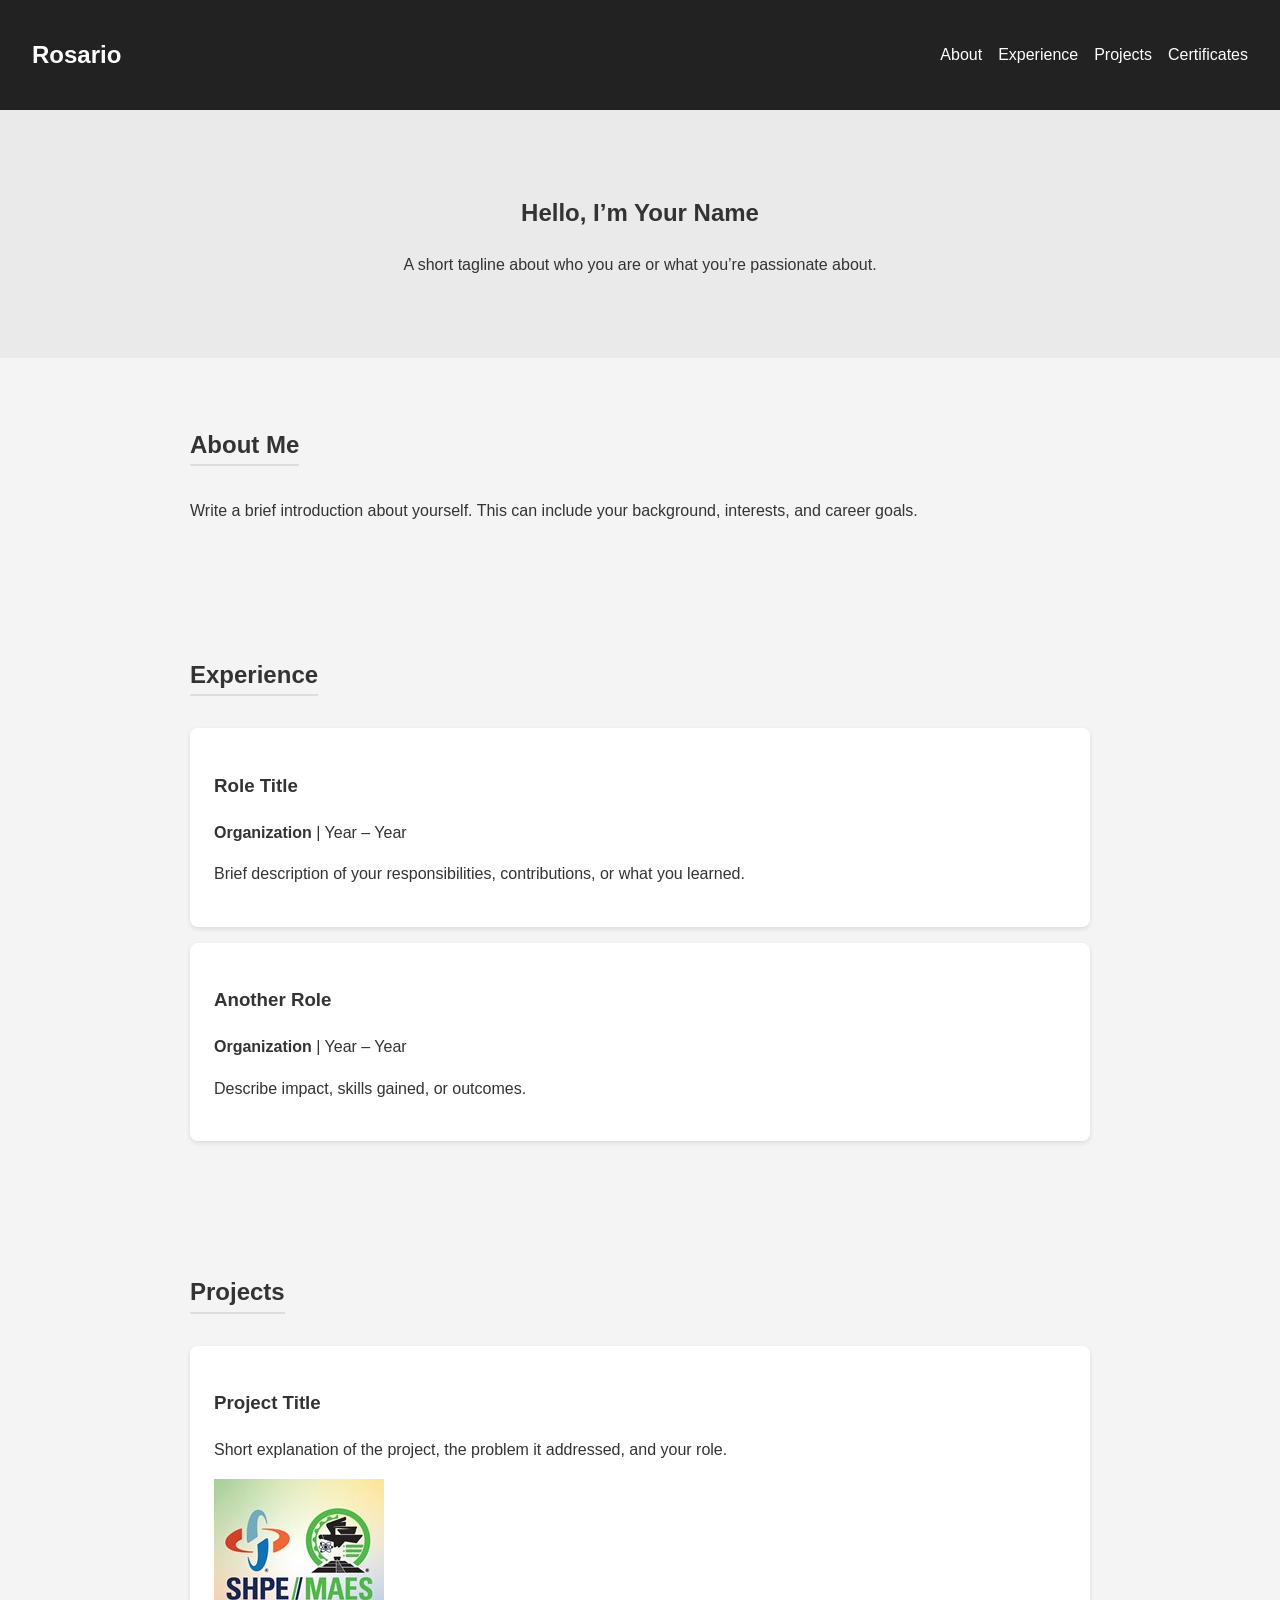
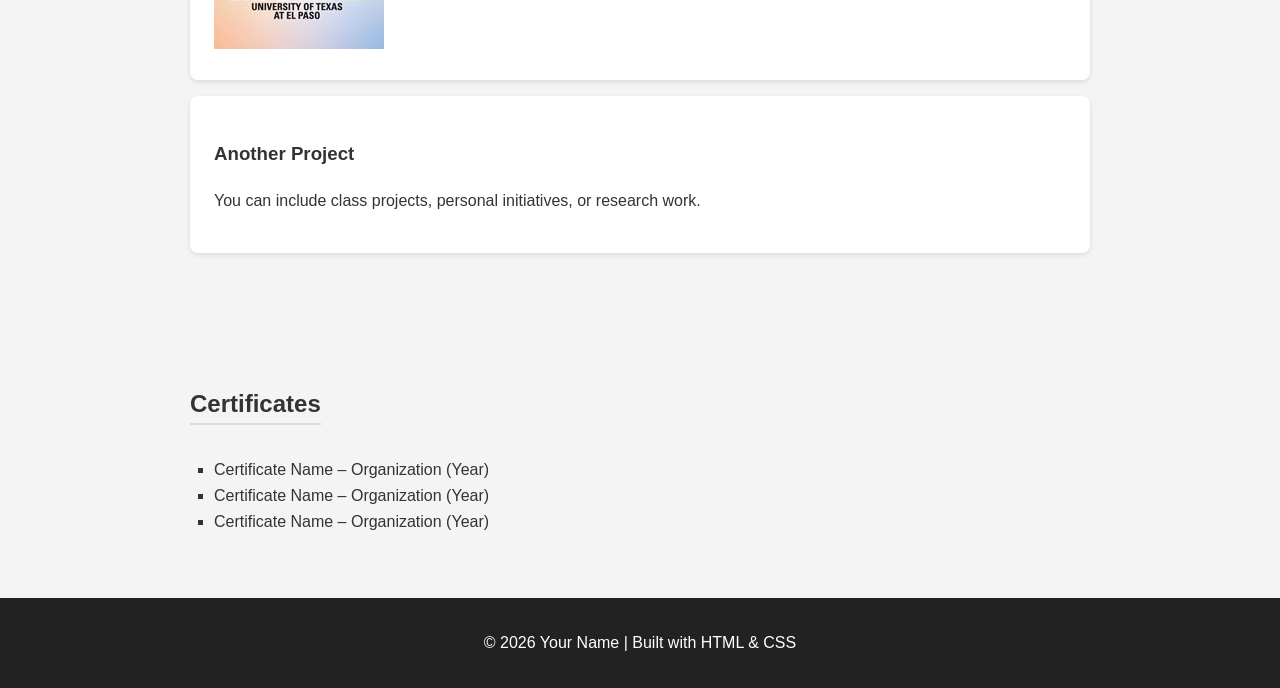
==== commit e51aed34: "images" ====
--- a/index.html
+++ b/index.html
@@ -2,7 +2,7 @@
 <html lang="en">
 <head>
     <meta charset="UTF-8">
-    <title>Your Name | Portfolio</title>
+    <title>Rosario | Portfolio</title>
     <link rel="stylesheet" href="index.css">
 </head>
 <body>
@@ -10,7 +10,7 @@
     <!-- Navigation -->
     <header>
         <nav>
-            <h1>Your Name</h1>
+            <h1>Rosario</h1>
             <ul>
                 <li><a href="#about">About</a></li>
                 <li><a href="#experience">Experience</a></li>
@@ -65,6 +65,7 @@
             <p>
                 Short explanation of the project, the problem it addressed, and your role.
             </p>
+            <img src="shpe.jpg">
         </div>
 
         <div class="card">
